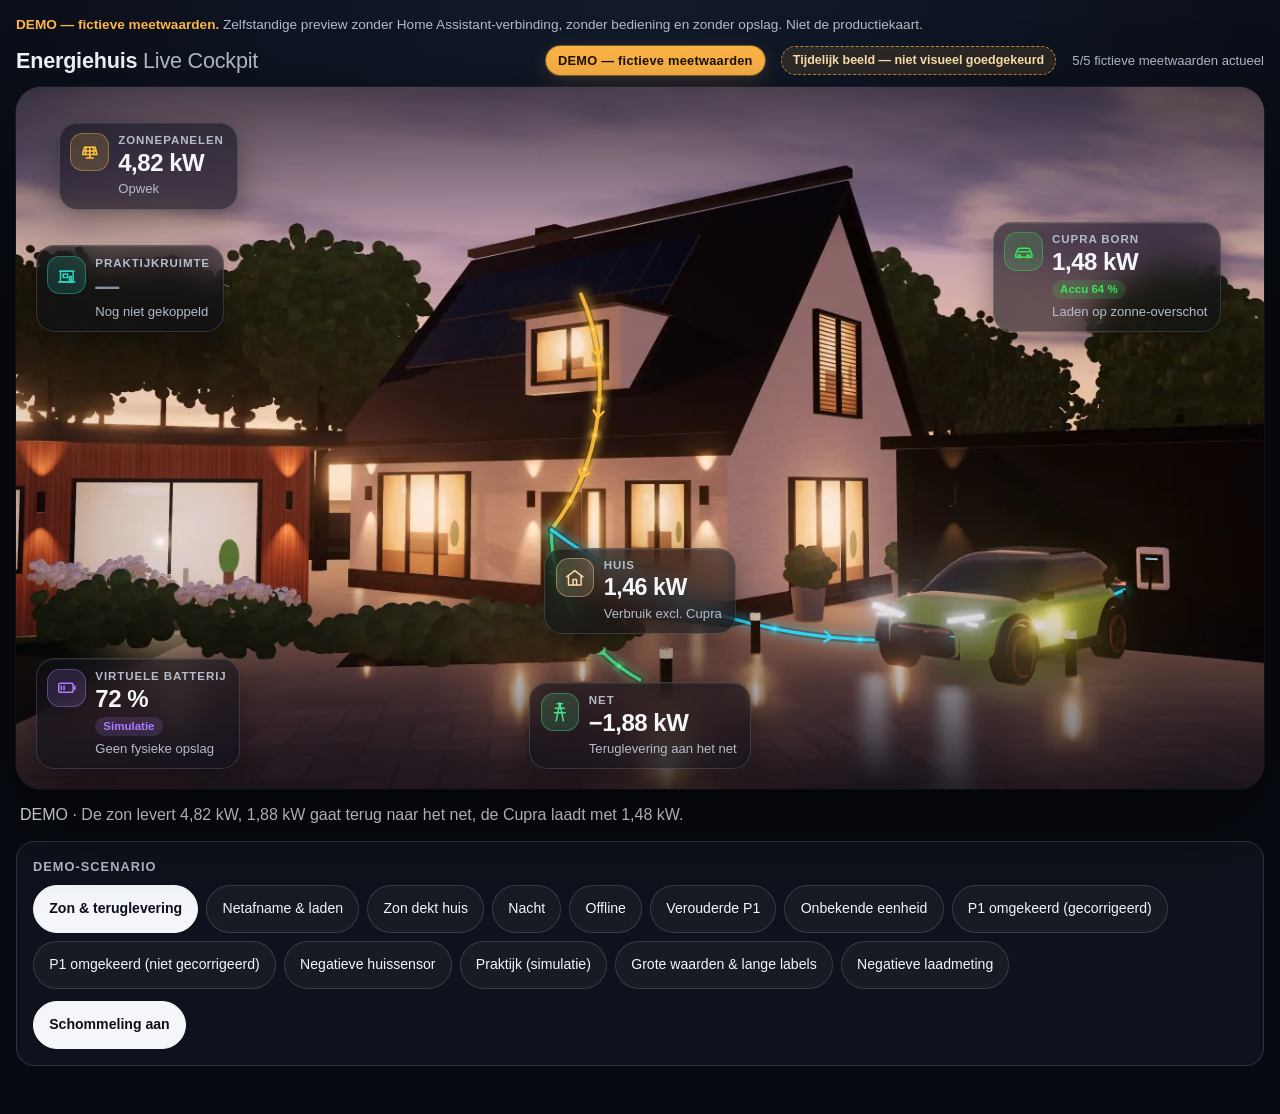
==== preview/pve-04/index.html @ 180f1bdc "feat(preview): PVE-04 step 0 — scene asset infrastructure Photorealistic pipeline groundwork under p" ====
<!doctype html>
<html lang="nl">
<head>
<meta charset="utf-8">
<meta name="viewport" content="width=device-width, initial-scale=1, viewport-fit=cover">
<meta name="robots" content="noindex">
<title>Energiehuis Live Cockpit — PVE-04 DEMO</title>
<link rel="stylesheet" href="styles.css">
</head>
<body>
<main class="page">
  <p class="page-note"><strong>DEMO — fictieve meetwaarden.</strong> Zelfstandige preview zonder Home Assistant-verbinding, zonder bediening en zonder opslag. Niet de productiekaart.</p>
  <div id="mount"></div>
</main>
<script src="scene-manifest.js"></script>
<script src="model.js"></script>
<script src="flows.js"></script>
<script src="app.js"></script>
<script>
  (function () {
    var q = new URLSearchParams(location.search);
    var n = Math.max(1, Math.min(4, parseInt(q.get('instances') || '1', 10) || 1));
    var mount = document.getElementById('mount');
    // Testhaak: ?manifest=0 simuleert een ontbrekend scènemanifest (terugvalgedrag).
    if (q.get('manifest') === '0') { try { delete window.EhPve04Manifest; } catch (e) { window.EhPve04Manifest = undefined; } }
    window.__cockpits = [];
    for (var i = 0; i < n; i++) {
      window.__cockpits.push(EhPve04.createCockpit(mount, {
        scenario: q.get('scenario') || (i ? 'net-laden' : 'zon-export'),
        ticker: q.get('ticker') !== '0'
      }));
    }
  })();
</script>
</body>
</html>
---- preview/pve-04/styles.css ----
/* Energiehuis PVE-04 · styles.css — Cinematic Energy Experience (DEMO). */
:root {
  color-scheme: dark;
  --bg: #070a11;
  --bg-2: #0d121c;
  --glass: rgba(12, 16, 26, 0.58);
  --glass-hi: rgba(22, 28, 42, 0.72);
  --line: rgba(255, 255, 255, 0.14);
  --line-hi: rgba(255, 255, 255, 0.32);
  --text: #f4f6f9;
  --muted: #b4bccb;
  --dim: #8590a3;
  --sun: #ffc23d;
  --import: #ff8a5b;
  --export: #4be38a;
  --ev: #33ddff;
  --cupra: #3ee05a;
  --practice: #2fd4c0;
  --battery: #b07cff;
  --warn: #ffb547;
  --bad: #ff6b6b;
  --radius: 1.15rem;
  --font: "Inter", "SF Pro Display", -apple-system, "Segoe UI", Roboto, "Helvetica Neue", Arial, sans-serif;
}
* { box-sizing: border-box; }
html { -webkit-text-size-adjust: 100%; }
body {
  margin: 0; min-height: 100vh; background: radial-gradient(120% 80% at 50% 0%, #121a2b 0%, var(--bg) 60%) fixed, var(--bg);
  color: var(--text); font-family: var(--font); line-height: 1.35;
}
.page { padding: 1rem; max-width: 1480px; margin: 0 auto; }
.page-note { margin: 0 0 .75rem; color: var(--muted); font-size: .85rem; }
.page-note strong { color: var(--warn); }

/* ---------------- cockpit shell */
.ehc { position: relative; container-type: inline-size; margin: 0 auto 2rem; }
/* Desktop: houd de volledige 16:9-scène binnen de viewporthoogte (tekst mag de scène wel laten groeien). */
@media (min-width: 700px) { .ehc { max-width: max(44rem, calc((100svh - 7.5rem) * 16 / 9)); } }
.ehc + .ehc { margin-top: 2rem; }
.ehc-head { display: flex; flex-wrap: wrap; align-items: center; gap: .5rem 1rem; margin-bottom: .75rem; }
.ehc-brand { flex: 1 1 auto; min-width: 0; }
.ehc-title { margin: 0; font-size: 1.35rem; font-weight: 650; letter-spacing: -.01em; }
.ehc-title span { color: var(--muted); font-weight: 450; }
.ehc-demo {
  margin: 0; padding: .35rem .75rem; border-radius: 999px; font-size: .8rem; font-weight: 650; letter-spacing: .02em;
  color: #1b1200; background: var(--warn); box-shadow: 0 0 0 1px rgba(255,181,71,.4), 0 6px 20px rgba(255,181,71,.18);
}
.ehc-scene-note {
  margin: 0; padding: .3rem .7rem; border-radius: 999px; font-size: .78rem; font-weight: 600;
  color: #ffe2b0; background: rgba(255,181,71,.12); border: 1px dashed rgba(255,181,71,.7);
}
.ehc-scene-note[hidden] { display: none; }
/* Terugval: geen of kapotte scènelaag ⇒ rustige gradient, interface blijft volledig werken. */
.ehc[data-scene="missing"] .ehc-stage, .ehc[data-scene="error"] .ehc-stage { background: radial-gradient(120% 90% at 50% 20%, #2a2440 0%, #121722 70%); }
.ehc-scene[hidden], .ehc-flows[hidden] { display: none; }
.ehc-status { margin: 0; font-size: .82rem; color: var(--muted); }
.ehc-status[data-tone="bad"] { color: var(--bad); }
.ehc-status[data-tone="warn"] { color: var(--warn); }

/* ---------------- stage: scene + overlays */
.ehc-stage {
  position: relative; display: grid; border-radius: 1.6rem; overflow: hidden; isolation: isolate;
  background: #121722; box-shadow: 0 30px 80px rgba(0,0,0,.55), 0 0 0 1px rgba(255,255,255,.06);
}
/* Minimale hoogte = beeldverhouding van de scène; grotere tekst laat de scène meegroeien. */
.ehc-stage { grid-template-columns: minmax(0, 1fr); }
.ehc-stage::before { content: ""; grid-area: 1 / 1; aspect-ratio: 16 / 9; }
.ehc-tiles { grid-area: 1 / 1; }
.ehc-scene, .ehc-scene img { position: absolute; inset: 0; width: 100%; height: 100%; }
.ehc-scene img { object-fit: cover; object-position: 50% 50%; display: block; }
.ehc-shade {
  position: absolute; inset: 0; pointer-events: none;
  background:
    linear-gradient(to bottom, rgba(6,8,16,.55) 0%, rgba(6,8,16,0) 24%),
    linear-gradient(to top, rgba(6,8,16,.62) 0%, rgba(6,8,16,0) 30%);
}
.ehc-flows { position: absolute; inset: 0; pointer-events: none; z-index: 1; }
.ehc-flows svg, .ehc-flows canvas { position: absolute; left: 0; top: 0; }

.route path { fill: none; stroke-linecap: round; stroke-linejoin: round; transition: opacity .7s ease, stroke-width .7s ease; }
.route .r-groove { stroke: rgba(0,0,0,.35); stroke-width: 7; opacity: 0; }
.route .r-glow { stroke: var(--route); stroke-width: 12; opacity: 0; filter: blur(5px); }
.route .r-core { stroke: var(--route); stroke-width: 2; opacity: 0; }
.route .r-chev path { stroke: var(--route); stroke-width: 2.4; opacity: 0; }
.route[data-active="true"] .r-groove { opacity: 1; }
.route[data-active="true"] .r-glow { opacity: calc(.18 + var(--i, 0) * .3); }
.route[data-active="true"] .r-core { opacity: .9; stroke-width: calc(2px + var(--i, 0) * 2.5px); }
.route[data-active="true"] .r-chev path { opacity: .95; }
.route.is-sim .r-core { stroke-dasharray: 7 7; }

/* ---------------- tiles */
.ehc-tiles {
  position: relative; z-index: 2; display: grid; gap: .75rem; padding: clamp(.75rem, 1.6cqi, 1.5rem);
  /* Naar de goedgekeurde referentie: kaarten zweven naast de objecten, niet eroverheen. */
  grid-template-columns: minmax(0, 1fr) minmax(0, 1.1fr) minmax(0, 1fr);
  grid-template-rows: auto auto minmax(0, 1fr) auto;
  grid-template-areas: "pv . ." "practice . cupra" ". house ." "battery net .";
  min-height: 100%;
}
.tile[data-key="pv"] { grid-area: pv; justify-self: start; align-self: start; margin-left: 6%; margin-top: 4%; }
.tile[data-key="battery"] { grid-area: battery; justify-self: start; align-self: end; }
.tile[data-key="house"] { grid-area: house; justify-self: center; align-self: end; margin-bottom: 3%; }
.tile[data-key="practice"] { grid-area: practice; justify-self: start; align-self: end; }
.tile[data-key="net"] { grid-area: net; justify-self: center; align-self: end; }
.tile[data-key="cupra"] { grid-area: cupra; justify-self: end; align-self: end; margin-right: 6%; }

.tile {
  --accent: var(--text);
  display: flex; flex-wrap: wrap; align-items: flex-start; gap: .6rem; min-width: 0; max-width: min(100%, 15rem); min-height: 48px;
  padding: .6rem .8rem .65rem .65rem; border-radius: var(--radius); border: 1px solid var(--line);
  background: var(--glass); color: inherit; font: inherit; text-align: left; cursor: pointer;
  -webkit-backdrop-filter: blur(16px) saturate(150%); backdrop-filter: blur(16px) saturate(150%);
  box-shadow: 0 10px 30px rgba(0,0,0,.35), inset 0 1px 0 rgba(255,255,255,.08);
  transition: background .2s ease, border-color .2s ease, transform .2s ease;
}
.tile:hover { background: var(--glass-hi); border-color: var(--line-hi); }
.tile:focus-visible { outline: 3px solid #fff; outline-offset: 3px; }
.tile[aria-expanded="true"] { border-color: var(--accent); background: var(--glass-hi); }
.t-icon {
  flex: none; display: grid; place-items: center; width: 2.4rem; height: 2.4rem; border-radius: .8rem;
  color: var(--accent); background: color-mix(in srgb, var(--accent) 16%, transparent); box-shadow: inset 0 0 0 1px color-mix(in srgb, var(--accent) 38%, transparent);
}
.t-icon svg { width: 1.35rem; height: 1.35rem; fill: none; stroke: currentColor; stroke-width: 1.7; stroke-linecap: round; stroke-linejoin: round; }
.t-body { display: flex; flex-direction: column; flex: 1 1 6.5rem; min-width: 0; }
.t-title { font-size: .72rem; font-weight: 650; letter-spacing: .08em; text-transform: uppercase; color: var(--muted); overflow-wrap: anywhere; hyphens: auto; }
.t-value { font-size: 1.5rem; font-weight: 650; letter-spacing: -.02em; font-variant-numeric: tabular-nums; line-height: 1.1; margin-top: .1rem; overflow-wrap: normal; word-break: keep-all; }
.t-extra { align-self: flex-start; margin-top: .3rem; padding: .1rem .5rem; border-radius: 999px; font-size: .72rem; font-weight: 650; color: var(--accent); background: color-mix(in srgb, var(--accent) 16%, transparent); }
.t-extra[hidden] { display: none; }
.t-sub { margin-top: .25rem; font-size: .82rem; color: var(--muted); overflow-wrap: anywhere; }

.tile[data-key="pv"] { --accent: var(--sun); }
.tile[data-key="battery"] { --accent: var(--battery); }
.tile[data-key="house"] { --accent: #ffd9a8; }
.tile[data-key="practice"] { --accent: var(--practice); }
.tile[data-key="cupra"] { --accent: var(--cupra); }
.tile[data-key="net"] { --accent: var(--muted); }
.tile[data-key="net"][data-direction="import"] { --accent: var(--import); }
.tile[data-key="net"][data-direction="export"] { --accent: var(--export); }
.tile[data-tone="muted"] .t-value { color: var(--dim); }
.tile[data-tone="warn"] { border-color: rgba(255,181,71,.55); }
.tile[data-tone="warn"] .t-sub { color: var(--warn); }
.tile[data-tone="bad"] { border-color: rgba(255,107,107,.65); }
.tile[data-tone="bad"] .t-sub { color: var(--bad); }
.tile[data-key="house"] .t-value { font-size: 1.45rem; }

/* ---------------- text below the stage */
.ehc-summary { margin: .9rem .25rem .25rem; font-size: 1rem; color: var(--text); }
.ehc-warn { margin: .5rem .25rem; padding: .6rem .8rem; border-radius: .8rem; background: rgba(255,107,107,.12); border: 1px solid rgba(255,107,107,.45); color: #ffd1d1; font-size: .9rem; }
.ehc-warn[hidden] { display: none; }
.ehc-controls { margin-top: 1rem; padding: 1rem; border-radius: var(--radius); background: var(--bg-2); border: 1px solid var(--line); }
.ehc-controls-title { margin: 0 0 .6rem; font-size: .8rem; letter-spacing: .08em; text-transform: uppercase; color: var(--muted); }
.ehc-scenarios { display: flex; flex-wrap: wrap; gap: .5rem; }
.chip {
  min-height: 48px; padding: .55rem .95rem; border-radius: 999px; border: 1px solid var(--line); background: rgba(255,255,255,.04);
  color: var(--text); font: inherit; font-size: .88rem; cursor: pointer;
}
.chip:hover { border-color: var(--line-hi); }
.chip[aria-pressed="true"] { background: #f4f6f9; color: #0b0f17; border-color: #f4f6f9; font-weight: 650; }
.chip:focus-visible, .d-close:focus-visible { outline: 3px solid #fff; outline-offset: 3px; }
.chip-play { margin-top: .75rem; }

/* ---------------- detail panel */
.ehc-detail {
  position: absolute; z-index: 5; top: 3.5rem; right: 1rem; width: min(24rem, calc(100% - 2rem)); max-height: calc(100% - 4.5rem); overflow: auto;
  padding: 1rem 1.1rem 1.1rem; border-radius: var(--radius); background: rgba(13,18,28,.94); border: 1px solid var(--line-hi);
  -webkit-backdrop-filter: blur(18px); backdrop-filter: blur(18px); box-shadow: 0 24px 60px rgba(0,0,0,.6);
}
.ehc-detail[hidden] { display: none; }
.d-head { display: flex; align-items: center; justify-content: space-between; gap: .5rem; }
.d-title { margin: 0; font-size: 1.1rem; }
.d-close { flex: none; width: 48px; height: 48px; border-radius: 999px; border: 1px solid var(--line); background: transparent; color: var(--text); font-size: 1.5rem; line-height: 1; cursor: pointer; }
.d-value { margin: .35rem 0 .8rem; font-size: 1.6rem; font-weight: 650; font-variant-numeric: tabular-nums; overflow-wrap: anywhere; }
.d-list { display: grid; grid-template-columns: minmax(0, auto) minmax(0, 1fr); gap: .4rem .9rem; margin: 0; font-size: .88rem; }
.d-list dt { color: var(--muted); }
.d-list dd { margin: 0; overflow-wrap: anywhere; }
.d-note { margin: .9rem 0 0; font-size: .78rem; color: var(--warn); }

/* ---------------- tablet (container 700–979px): compactere tegels, scène blijft zichtbaar */
@container (min-width: 700px) and (max-width: 979px) {
  .ehc-tiles { gap: .5rem; padding: .7rem; }
  .tile { max-width: 13.5rem; padding: .55rem .7rem .6rem .55rem; gap: .5rem; border-radius: .95rem; }
  .t-icon { width: 1.9rem; height: 1.9rem; border-radius: .6rem; }
  .t-icon svg { width: 1.1rem; height: 1.1rem; }
  .t-title { font-size: .64rem; }
  .t-value, .tile[data-key="house"] .t-value { font-size: 1.3rem; }
  .t-sub { font-size: .74rem; }
  .t-extra { font-size: .66rem; }
}
/* ---------------- mobile composition (container < 700px) */
@container (max-width: 699px) {
  .ehc-title { font-size: 1.15rem; }
  .ehc-stage { border-radius: 1.25rem; }
  .ehc-stage::before { aspect-ratio: 9 / 16; }
  /* Eigen mobiele compositie: zon + batterij boven in de lucht, huis midden op de gevel,
     onderaan praktijk | Net (midden onder het huis) | Cupra op de bestrating. */
  .ehc-tiles {
    gap: .45rem; padding: .55rem;
    grid-template-columns: repeat(6, minmax(0, 1fr));
    grid-template-rows: auto minmax(0, 1fr) auto;
    grid-template-areas:
      "pv pv pv battery battery battery"
      "house house house house house house"
      "practice practice net net cupra cupra";
  }
  .tile { justify-self: stretch; max-width: 100%; padding: .55rem .6rem .6rem .55rem; gap: .5rem; border-radius: .95rem; }
  .t-body { flex-basis: 4.5rem; }
  .tile[data-key="practice"], .tile[data-key="net"], .tile[data-key="cupra"] { flex-direction: column; gap: .3rem; padding: .5rem .5rem .55rem; }
  .tile[data-key="practice"] .t-icon, .tile[data-key="net"] .t-icon, .tile[data-key="cupra"] .t-icon { width: 1.7rem; height: 1.7rem; }
  .tile[data-key="house"] { justify-self: center; align-self: center; }
  .t-icon { width: 2rem; height: 2rem; border-radius: .65rem; }
  .t-icon svg { width: 1.15rem; height: 1.15rem; }
  .t-title { font-size: .66rem; letter-spacing: .06em; }
  .t-value { font-size: 1.3rem; }
  .tile[data-key="house"] .t-value { font-size: 1.2rem; }
  .t-sub { font-size: .74rem; }
  .t-extra { font-size: .66rem; }
  .ehc-detail { position: fixed; top: auto; right: 0; left: 0; bottom: 0; width: auto; max-height: 72vh; border-radius: 1.25rem 1.25rem 0 0; }
}
@container (max-width: 379px) {
  .ehc-tiles { grid-template-areas: "pv pv pv battery battery battery" "house house house house house house" "practice practice practice cupra cupra cupra" "net net net net net net"; grid-template-rows: auto minmax(0, 1fr) auto auto; }
  .tile[data-key="net"] { flex-direction: row; justify-self: center; min-width: 60%; }
  .t-title { letter-spacing: .03em; }
}
@container (max-width: 339px) {
  .t-icon { display: none; }
  .t-value { font-size: 1.2rem; }
}
@media (max-width: 480px) {
  .page { padding: .75rem; }
  .page-note { display: none; } /* op smalle schermen volstaat de permanente DEMO-badge in de cockpit */
  .ehc-head { gap: .35rem .6rem; margin-bottom: .5rem; }
  .ehc-brand { flex-basis: 100%; }
  .ehc-demo { font-size: .74rem; padding: .25rem .6rem; }
}

/* Grote tekst (bijv. 200 %) op smalle schermen: rem schaalt mee met de tekstgrootte,
   dus deze regel geldt alleen bij vergrote tekst. Eén kolom, niets afgekapt. */
@container (max-width: 15rem) {
  .ehc-tiles { grid-template-columns: minmax(0, 1fr); grid-template-rows: none; grid-template-areas: "pv" "battery" "house" "practice" "net" "cupra"; }
  .tile, .tile[data-key="net"] { justify-self: stretch; align-self: start; min-width: 0; flex-direction: row; }
  .t-icon { display: none; }
}
@media (prefers-reduced-motion: reduce) {
  .route path, .tile { transition: none; }
}
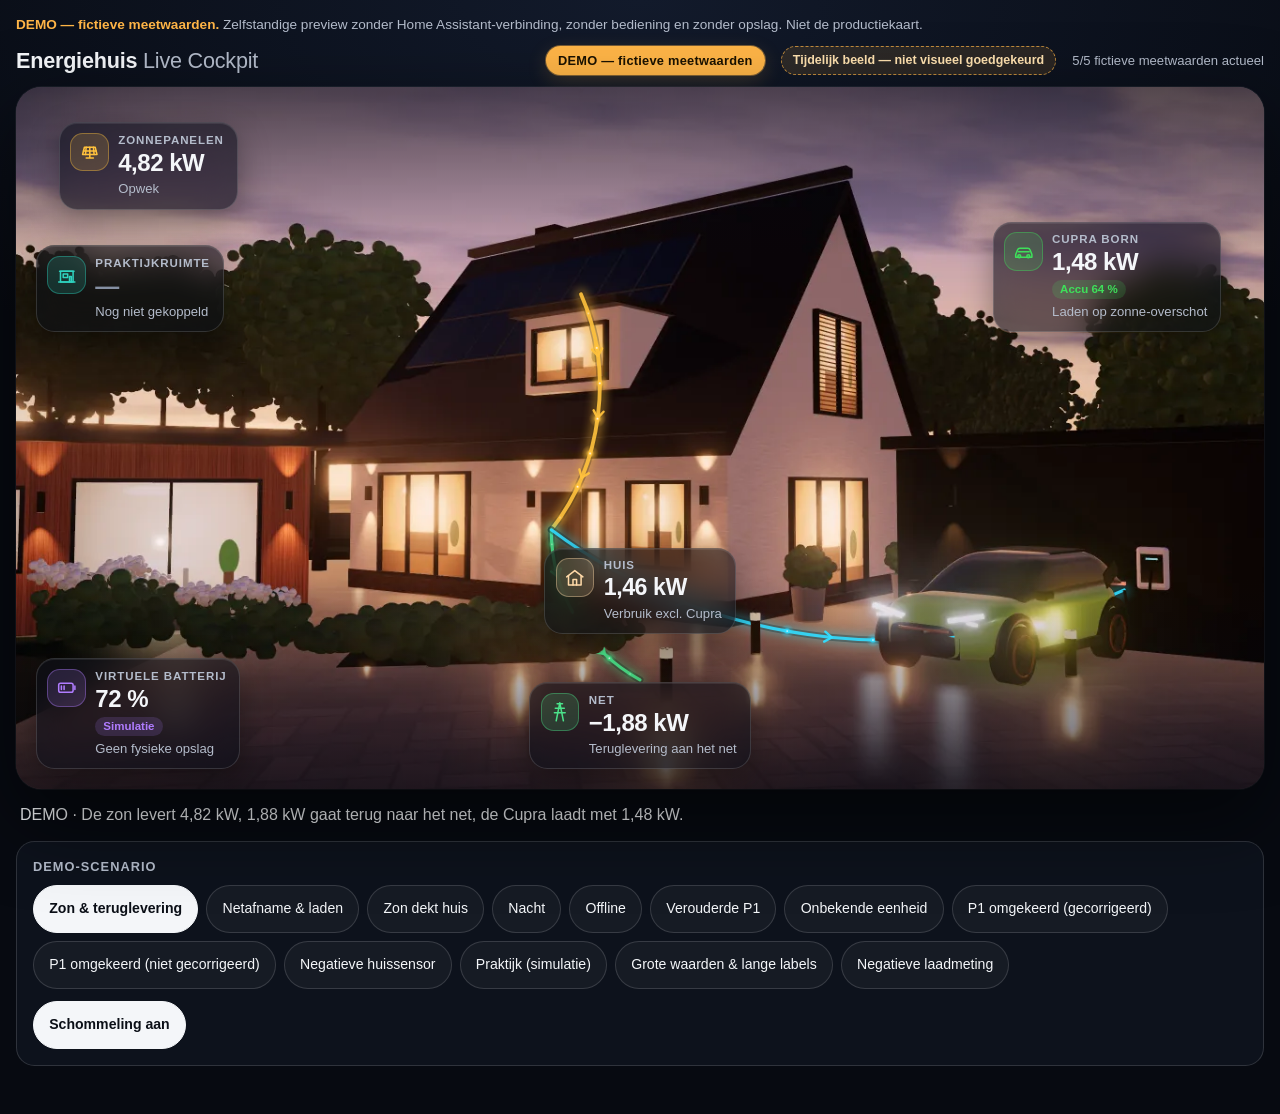
==== commit c70b5447: "feat(preview): PVE-04 step 0 corrections — manifest v2, validation, perf, WebKit P1-A manifest v2 (v" ====
--- a/preview/pve-04/index.html
+++ b/preview/pve-04/index.html
@@ -13,6 +13,7 @@
   <div id="mount"></div>
 </main>
 <script src="scene-manifest.js"></script>
+<script src="manifest-validate.js"></script>
 <script src="model.js"></script>
 <script src="flows.js"></script>
 <script src="app.js"></script>
@@ -22,12 +23,20 @@
     var n = Math.max(1, Math.min(4, parseInt(q.get('instances') || '1', 10) || 1));
     var mount = document.getElementById('mount');
     // Testhaak: ?manifest=0 simuleert een ontbrekend scènemanifest (terugvalgedrag).
-    if (q.get('manifest') === '0') { try { delete window.EhPve04Manifest; } catch (e) { window.EhPve04Manifest = undefined; } }
+    // Testhaken (alleen voor de browsertests): ?manifest=0|null|invalid|v1|light
+    var mq = q.get('manifest');
+    if (mq === '0') { try { delete window.EhPve04Manifest; } catch (e) { window.EhPve04Manifest = undefined; } }
+    if (mq === 'null') window.EhPve04Manifest = null;
+    if (mq === 'invalid') { var bad = JSON.parse(JSON.stringify(window.EhPve04Manifest)); bad.compositions.desktop.base = []; bad.compositions.mobile.base[0].file = '../../etc/passwd.webp'; window.EhPve04Manifest = bad; }
+    if (mq === 'v1') { var v1 = JSON.parse(JSON.stringify(window.EhPve04Manifest)); v1.schema = 'energiehuis.scene-manifest/1'; delete v1.coordinateSystem; ['desktop', 'mobile'].forEach(function (k) { var c = v1.compositions[k]; delete c.uiZones; delete c.keyObjects; delete c.protectedAreas; delete c.lightLayers; delete c.outOfView; }); window.EhPve04Manifest = v1; }
+    if (mq === 'light') { var lm = JSON.parse(JSON.stringify(window.EhPve04Manifest)); ['desktop', 'mobile'].forEach(function (k) { var c = lm.compositions[k], b = c.base[0]; c.lightLayers = [Object.assign({}, b, { id: 'test-always', blend: 'screen', trigger: 'always' }), Object.assign({}, b, { id: 'test-future', blend: 'screen', trigger: 'practice-linked', futureField: true })]; }); window.EhPve04Manifest = lm; }
     window.__cockpits = [];
     for (var i = 0; i < n; i++) {
       window.__cockpits.push(EhPve04.createCockpit(mount, {
         scenario: q.get('scenario') || (i ? 'net-laden' : 'zon-export'),
-        ticker: q.get('ticker') !== '0'
+        ticker: q.get('ticker') !== '0',
+        maskMode: q.get('maskmode') || undefined,
+        svgMask: q.get('svgmask') === '0' ? false : undefined
       }));
     }
   })();
--- a/preview/pve-04/styles.css
+++ b/preview/pve-04/styles.css
@@ -52,7 +52,10 @@
 .ehc-scene-note[hidden] { display: none; }
 /* Terugval: geen of kapotte scènelaag ⇒ rustige gradient, interface blijft volledig werken. */
 .ehc[data-scene="missing"] .ehc-stage, .ehc[data-scene="error"] .ehc-stage { background: radial-gradient(120% 90% at 50% 20%, #2a2440 0%, #121722 70%); }
-.ehc-scene[hidden], .ehc-flows[hidden] { display: none; }
+.ehc-scene[hidden], .ehc-flows[hidden], .ehc-lights[hidden] { display: none; }
+.ehc[data-scene="invalid"] .ehc-stage { background: radial-gradient(120% 90% at 50% 20%, #2a2440 0%, #121722 70%); }
+.ehc-lights, .ehc-light { position: absolute; inset: 0; width: 100%; height: 100%; pointer-events: none; }
+.ehc-light { object-fit: cover; object-position: 50% 50%; opacity: .9; }
 .ehc-status { margin: 0; font-size: .82rem; color: var(--muted); }
 .ehc-status[data-tone="bad"] { color: var(--bad); }
 .ehc-status[data-tone="warn"] { color: var(--warn); }
@@ -76,6 +79,9 @@
 }
 .ehc-flows { position: absolute; inset: 0; pointer-events: none; z-index: 1; }
 .ehc-flows svg, .ehc-flows canvas { position: absolute; left: 0; top: 0; }
+/* Eigen compositielaag: de (statische, gemaskeerde) SVG-routelaag wordt niet elk frame opnieuw gerasterd
+   doordat het deeltjescanvas erboven verandert. Gemeten in tests/perf.cjs. */
+.ehc-flows svg, .ehc-flows canvas { will-change: transform; }
 
 .route path { fill: none; stroke-linecap: round; stroke-linejoin: round; transition: opacity .7s ease, stroke-width .7s ease; }
 .route .r-groove { stroke: rgba(0,0,0,.35); stroke-width: 7; opacity: 0; }
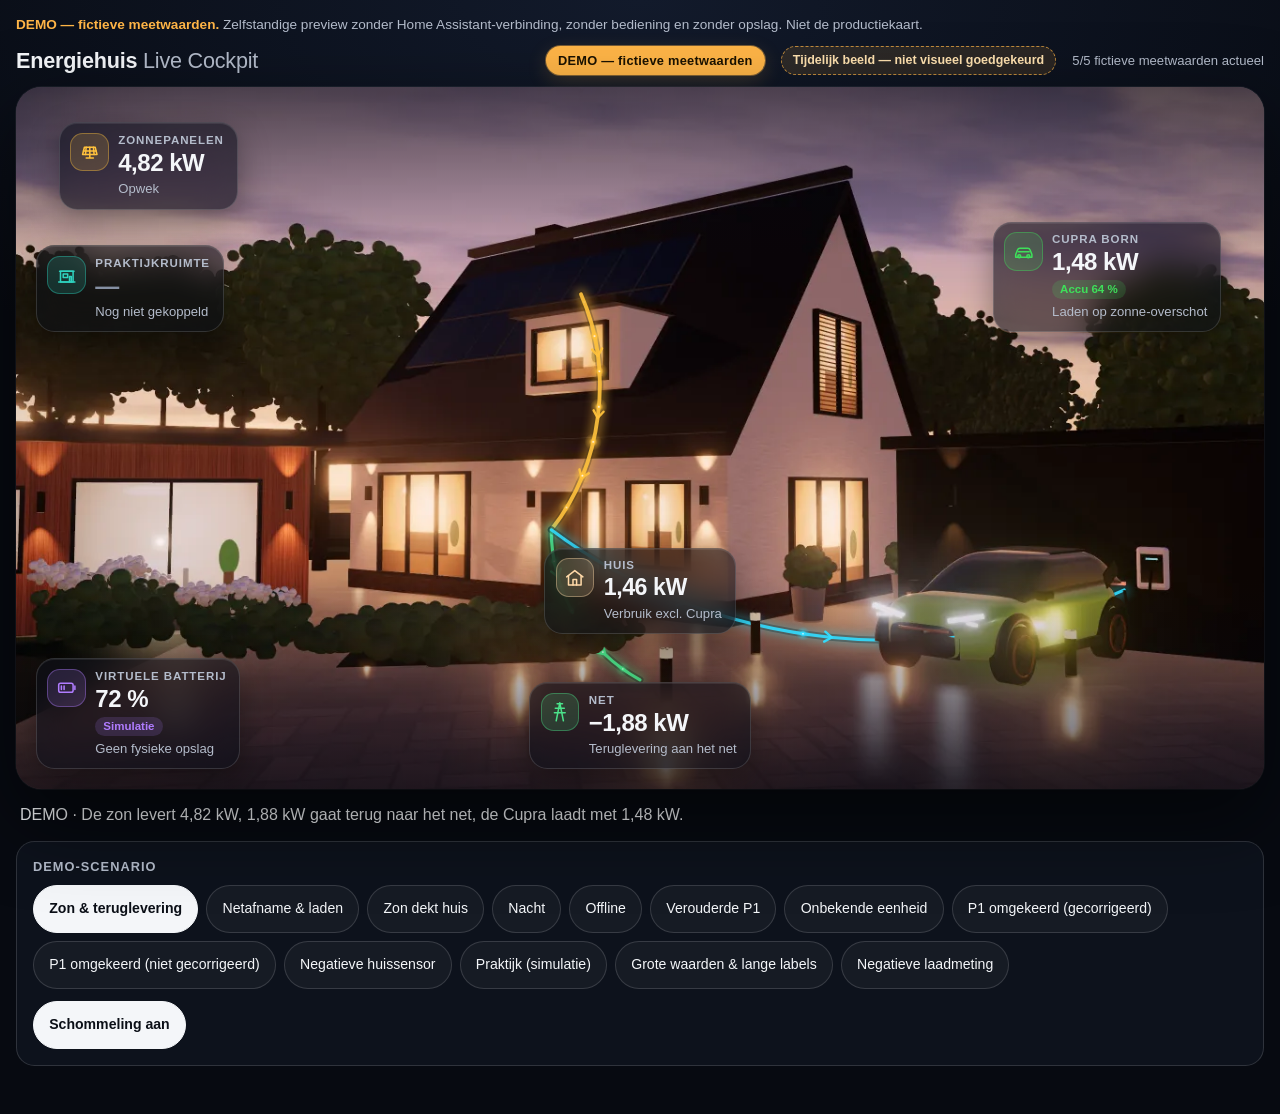
==== commit 466d4130: "feat(preview): PVE-04 step 1A — clean-plate workflow and private scene layer Option A: the approved " ====
--- a/preview/pve-04/index.html
+++ b/preview/pve-04/index.html
@@ -31,14 +31,29 @@
     if (mq === 'v1') { var v1 = JSON.parse(JSON.stringify(window.EhPve04Manifest)); v1.schema = 'energiehuis.scene-manifest/1'; delete v1.coordinateSystem; ['desktop', 'mobile'].forEach(function (k) { var c = v1.compositions[k]; delete c.uiZones; delete c.keyObjects; delete c.protectedAreas; delete c.lightLayers; delete c.outOfView; }); window.EhPve04Manifest = v1; }
     if (mq === 'light') { var lm = JSON.parse(JSON.stringify(window.EhPve04Manifest)); ['desktop', 'mobile'].forEach(function (k) { var c = lm.compositions[k], b = c.base[0]; c.lightLayers = [Object.assign({}, b, { id: 'test-always', blend: 'screen', trigger: 'always' }), Object.assign({}, b, { id: 'test-future', blend: 'screen', trigger: 'practice-linked', futureField: true })]; }); window.EhPve04Manifest = lm; }
     window.__cockpits = [];
-    for (var i = 0; i < n; i++) {
-      window.__cockpits.push(EhPve04.createCockpit(mount, {
-        scenario: q.get('scenario') || (i ? 'net-laden' : 'zon-export'),
-        ticker: q.get('ticker') !== '0',
-        maskMode: q.get('maskmode') || undefined,
-        svgMask: q.get('svgmask') === '0' ? false : undefined
-      }));
+    function mountAll(extra) {
+      for (var i = 0; i < n; i++) {
+        window.__cockpits.push(EhPve04.createCockpit(mount, Object.assign({
+          scenario: q.get('scenario') || (i ? 'net-laden' : 'zon-export'),
+          ticker: q.get('ticker') !== '0',
+          maskMode: q.get('maskmode') || undefined,
+          svgMask: q.get('svgmask') === '0' ? false : undefined
+        }, extra || {})));
+      }
+      window.__mounted = true;
     }
+    // Privébeeldlaag (opt-in): ?scene=private laadt een privémanifest dat NIET in de repository staat
+    // (standaard private/scene-manifest.private.js; in Home Assistant bijv. /local/energiehuis/pve04/…).
+    // Ontbreekt of faalt het, dan valt de cockpit per compositie terug op het publieke placeholderbeeld.
+    if (q.get('scene') === 'private') {
+      var url = q.get('privateManifest') || 'private/scene-manifest.private.js';
+      var publicMf = window.EhPve04Manifest;
+      var done = function () { mountAll({ manifest: window.EhPve04PrivateManifest || null, fallbackManifest: publicMf, privateRequested: true }); };
+      if (!EhPve04ManifestValidate.safeManifestUrl(url)) { done(); return; }
+      var s = document.createElement('script');
+      s.src = url; s.onload = done; s.onerror = done;
+      document.body.appendChild(s);
+    } else mountAll();
   })();
 </script>
 </body>
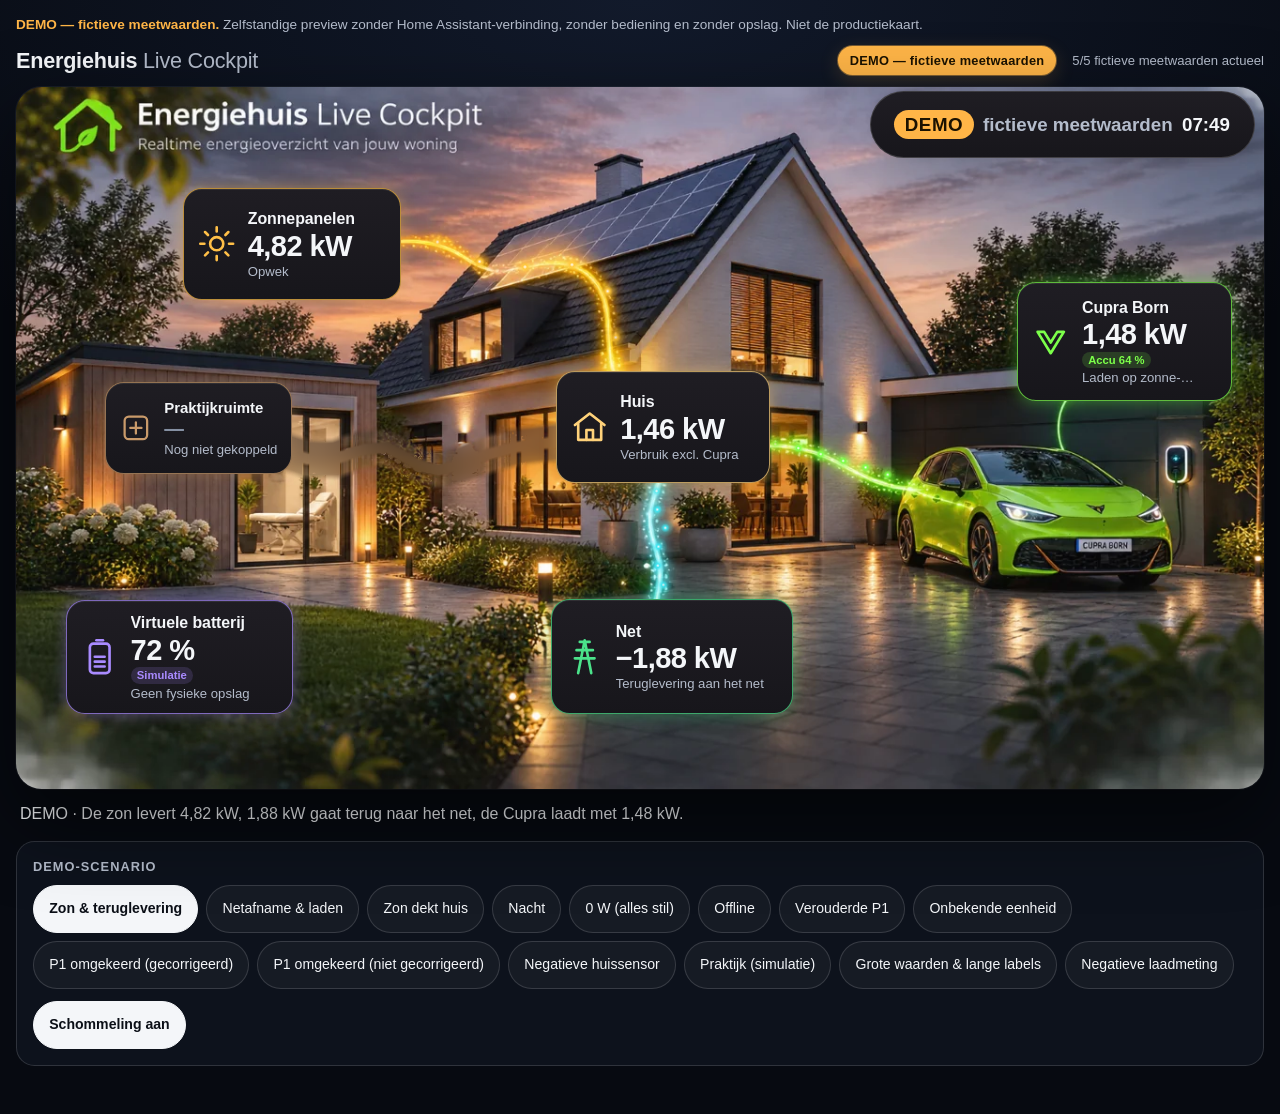
==== commit b6259fdc: "feat(preview): PVE-04 interactive cockpit on the approved master The owner approved approved-visual-" ====
--- a/preview/pve-04/index.html
+++ b/preview/pve-04/index.html
@@ -17,6 +17,8 @@
 <script src="model.js"></script>
 <script src="flows.js"></script>
 <script src="app.js"></script>
+<script src="master-scene.js"></script>
+<script src="master.js"></script>
 <script>
   (function () {
     var q = new URLSearchParams(location.search);
@@ -42,6 +44,21 @@
       }
       window.__mounted = true;
     }
+    // Standaard (PVE-04): de goedgekeurde master als vaste achtergrond (master.js). De eerdere placeholder-cockpit
+    // blijft beschikbaar voor regressietests via ?scene=placeholder (en ?scene=private voor de privélaag).
+    var sceneQ = q.get('scene');
+    if (sceneQ !== 'placeholder' && sceneQ !== 'private') {
+      if (q.get('masterScene') === '0') window.EhPve04MasterScene = null;   // testhaak: master-scène ontbreekt
+      for (var j = 0; j < n; j++) {
+        window.__cockpits.push(EhPve04Master.createMasterCockpit(mount, {
+          scenario: q.get('scenario') || (j ? 'net-laden' : 'zon-export'),
+          ticker: q.get('ticker') !== '0',
+          base: q.get('masterBase') === 'missing' ? 'bestaat-niet/' : ''
+        }));
+      }
+      window.__mounted = true;
+      return;
+    }
     // Privébeeldlaag (opt-in): ?scene=private laadt een privémanifest dat NIET in de repository staat
     // (standaard private/scene-manifest.private.js; in Home Assistant bijv. /local/energiehuis/pve04/…).
     // Ontbreekt of faalt het, dan valt de cockpit per compositie terug op het publieke placeholderbeeld.
--- a/preview/pve-04/styles.css
+++ b/preview/pve-04/styles.css
@@ -249,3 +249,103 @@
 @media (prefers-reduced-motion: reduce) {
   .route path, .tile { transition: none; }
 }
+
+/* ======================================================================================
+   Master-modus (standaard): de goedgekeurde afbeelding ongewijzigd als vaste achtergrond.
+   --u = schaal van de master op het scherm (stagebreedte / 1330 px). Alle maten op de master schalen mee.
+   ====================================================================================== */
+.ehc--master { --u: 1; --plate: #17161b; --plate-2: #1f1d23; }
+@media (min-width: 700px) { .ehc--master { max-width: max(44rem, calc((100svh - 7.5rem) * 1330 / 748)); } }
+.ehm-frame { position: relative; }
+.ehm-stage {
+  position: relative; aspect-ratio: 1330 / 748; border-radius: 1.6rem; overflow: hidden; isolation: isolate;
+  background: #121722; box-shadow: 0 30px 80px rgba(0,0,0,.55), 0 0 0 1px rgba(255,255,255,.06);
+}
+.ehm-scene { position: absolute; inset: 0; width: 100%; height: 100%; display: block; user-select: none; -webkit-user-drag: none; }
+.ehc--master[data-scene="missing"] .ehm-stage, .ehc--master[data-scene="error"] .ehm-stage { display: none; }
+.ehm-quiet-host { position: absolute; inset: 0; z-index: 1; pointer-events: none; }
+.ehm-quiet { position: absolute; display: block; opacity: 0; transition: opacity .6s ease; }
+.ehm-quiet[data-suppressed="true"] { opacity: 1; }
+/* Terugval wanneer de rustlaag niet berekend kan worden: donkere, zachte dimlaag over inactieve lijnen. */
+.ehm-dim { position: absolute; inset: 0; width: 100%; height: 100%; z-index: 1; pointer-events: none; display: none; }
+.ehc--master[data-quiet="unavailable"] .ehm-dim { display: block; }
+.ehm-dim g { opacity: 0; transition: opacity .6s ease; }
+.ehm-dim g[data-suppressed="true"] { opacity: 1; }
+.ehm-dim polyline { fill: none; stroke: rgba(8,10,16,.86); stroke-linecap: round; stroke-linejoin: round; filter: blur(6px); }
+.ehm-particles { position: absolute; left: 0; top: 0; z-index: 2; pointer-events: none; will-change: transform; }
+
+/* Afdekvlakken (ondoorzichtig) over de ingebakken kaarten */
+.ehm-covers { position: absolute; inset: 0; z-index: 3; pointer-events: none; }
+.ehm-cover, .ehc--master[data-layout="overlay"] .ehm-tiles .tile {
+  position: absolute; left: calc(var(--x) * 100%); top: calc(var(--y) * 100%); width: calc(var(--w) * 100%); height: calc(var(--h) * 100%);
+}
+.ehm-cover {
+  display: flex; align-items: center; justify-content: center; gap: calc(var(--u) * 10px); overflow: hidden;
+  border-radius: calc(var(--u) * 20px); background: linear-gradient(180deg, var(--plate-2), var(--plate));
+  border: 1px solid rgba(255,255,255,.16); color: var(--text); font-weight: 650; white-space: nowrap;
+}
+.ehm-plate { display: none; font-size: max(9px, calc(var(--u) * 34px)); font-variant-numeric: tabular-nums; padding: 0 2px; }
+.ehc--master[data-layout="compact"] .ehm-plate { display: flex; }
+.ehm-plate[data-tone="muted"] .pl-value { color: var(--dim); font-size: .62em; font-weight: 600; }
+.ehm-plate[data-tone="warn"] { border-color: rgba(255,181,71,.55); }
+.ehm-plate[data-tone="bad"] { border-color: rgba(255,107,107,.65); }
+.ehm-plate .pl-value { overflow: hidden; text-overflow: clip; }
+.ehm-pill { font-size: max(8px, calc(var(--u) * 20px)); border-radius: 999px; }
+.ehm-pill .p-demo { padding: .1em .55em; border-radius: 999px; color: #1b1200; background: var(--warn); font-weight: 750; letter-spacing: .03em; }
+.ehm-pill .p-text { color: var(--muted); font-weight: 550; }
+.ehm-pill .p-time { font-variant-numeric: tabular-nums; }
+.ehc--master[data-layout="compact"] .ehm-pill .p-text { display: none; }
+
+/* Live kaarten — overlay: exact over de ingebakken kaart, ondoorzichtig, stijl van de master */
+.ehm-tiles { position: relative; z-index: 4; }
+.ehc--master .ehm-tiles .tile { grid-area: auto; margin: 0; }
+.ehc--master[data-layout="overlay"] .ehm-tiles { position: absolute; inset: 0; pointer-events: none; }
+.ehc--master[data-layout="overlay"] .ehm-tiles .tile {
+  pointer-events: auto; max-width: none; min-height: 0; flex-wrap: nowrap; align-items: center; overflow: hidden;
+  gap: calc(var(--u) * 12px); padding: calc(var(--u) * 9px) calc(var(--u) * 12px) calc(var(--u) * 9px) calc(var(--u) * 14px);
+  border-radius: calc(var(--u) * 20px); border: max(1px, calc(var(--u) * 2px)) solid color-mix(in srgb, var(--accent) 70%, transparent);
+  background: linear-gradient(180deg, var(--plate-2), var(--plate)); -webkit-backdrop-filter: none; backdrop-filter: none;
+  box-shadow: 0 0 calc(var(--u) * 16px) color-mix(in srgb, var(--accent) 38%, transparent), inset 0 1px 0 rgba(255,255,255,.08);
+}
+.ehc--master[data-layout="overlay"] .ehm-tiles .tile:hover { background: linear-gradient(180deg, #27242c, #1b1a20); }
+.ehc--master[data-layout="overlay"] .t-icon { width: calc(var(--u) * 42px); height: calc(var(--u) * 42px); border-radius: 0; background: none; box-shadow: none; }
+.ehc--master[data-layout="overlay"] .t-icon svg { width: 100%; height: 100%; stroke-width: 1.6; }
+.ehc--master[data-layout="overlay"] .t-body { flex: 1 1 auto; justify-content: center; gap: 0; }
+.ehc--master[data-layout="overlay"] .t-title { font-size: max(10px, calc(var(--u) * 17px)); letter-spacing: -.005em; text-transform: none; color: var(--text); font-weight: 600; white-space: nowrap; overflow: hidden; text-overflow: ellipsis; }
+.ehc--master[data-layout="overlay"] .t-value, .ehc--master[data-layout="overlay"] .tile[data-key="house"] .t-value { font-size: max(13px, calc(var(--u) * 31px)); margin-top: 0; white-space: nowrap; }
+.ehc--master[data-layout="overlay"] .t-sub {
+  font-size: max(9px, calc(var(--u) * 14px)); line-height: 1.2; margin-top: calc(var(--u) * 2px); overflow: hidden;
+  display: -webkit-box; -webkit-box-orient: vertical; -webkit-line-clamp: 2; line-clamp: 2;
+}
+.ehc--master[data-layout="overlay"] .tile[data-key="cupra"] .t-sub, .ehc--master[data-layout="overlay"] .tile[data-key="battery"] .t-sub { -webkit-line-clamp: 1; line-clamp: 1; }
+.ehc--master[data-layout="overlay"] .t-extra { font-size: max(8px, calc(var(--u) * 12px)); margin-top: calc(var(--u) * 2px); padding: 0 .55em; line-height: 1.45; }
+.ehc--master[data-layout="overlay"] .tile[data-key="practice"] .t-icon { width: calc(var(--u) * 36px); height: calc(var(--u) * 36px); }
+.ehc--master[data-layout="overlay"] .tile[data-key="practice"] .t-title { font-size: max(10px, calc(var(--u) * 16px)); }
+.ehc--master[data-layout="overlay"] .tile[data-key="practice"] .t-value { font-size: max(11px, calc(var(--u) * 21px)); }
+.ehc--master .tile[data-key="pv"] { --accent: #ffbf47; }
+.ehc--master .tile[data-key="house"] { --accent: #ffd27a; }
+.ehc--master .tile[data-key="cupra"] { --accent: #7cff4a; }
+.ehc--master .tile[data-key="battery"] { --accent: #a98bff; }
+.ehc--master .tile[data-key="practice"] { --accent: #c99a6a; }
+.ehc--master .tile[data-key="net"] { --accent: #6fe0c8; }
+.ehc--master .tile[data-key="net"][data-direction="import"] { --accent: var(--import); }
+.ehc--master .tile[data-key="net"][data-direction="export"] { --accent: var(--export); }
+.ehc--master .tile[data-tone="warn"] { --accent: var(--warn); }
+.ehc--master .tile[data-tone="bad"] { --accent: var(--bad); }
+.ehc--master[data-layout="overlay"] .ehc-detail { top: 3.5rem; }
+
+/* Compact (container < 900 px, mobiel en tablet): master volledig zichtbaar, ingebakken kaarten afgedekt door
+   ondoorzichtige plaatjes met de live waarde; de interactieve kaarten staan leesbaar onder het beeld. */
+.ehc--master[data-layout="compact"] .ehm-stage { border-radius: 1.1rem; }
+.ehc--master[data-layout="compact"] .ehm-tiles { display: grid; grid-template-columns: repeat(2, minmax(0, 1fr)); gap: .5rem; margin-top: .6rem; }
+.ehc--master[data-layout="compact"] .ehm-tiles .tile { max-width: none; justify-self: stretch; align-self: stretch; flex-direction: row; min-width: 0; padding: .55rem .6rem .6rem .55rem; gap: .5rem; border-radius: .95rem; background: var(--bg-2); -webkit-backdrop-filter: none; backdrop-filter: none; }
+.ehc--master[data-layout="compact"] .t-icon { width: 2rem; height: 2rem; border-radius: .65rem; }
+.ehc--master[data-layout="compact"] .t-icon svg { width: 1.15rem; height: 1.15rem; }
+.ehc--master[data-layout="compact"] .t-title { font-size: .66rem; letter-spacing: .06em; }
+.ehc--master[data-layout="compact"] .t-value, .ehc--master[data-layout="compact"] .tile[data-key="house"] .t-value { font-size: 1.25rem; }
+.ehc--master[data-layout="compact"] .t-sub { font-size: .74rem; }
+.ehc--master[data-layout="compact"] .t-extra { font-size: .66rem; }
+@container (min-width: 600px) { .ehc--master[data-layout="compact"] .ehm-tiles { grid-template-columns: repeat(3, minmax(0, 1fr)); } }
+@container (max-width: 339px) { .ehc--master[data-layout="compact"] .t-icon { display: none; } }
+@container (max-width: 15rem) { .ehc--master[data-layout="compact"] .ehm-tiles { grid-template-columns: minmax(0, 1fr); } }
+@media (prefers-reduced-motion: reduce) { .ehm-quiet, .ehm-dim g { transition: none; } }
